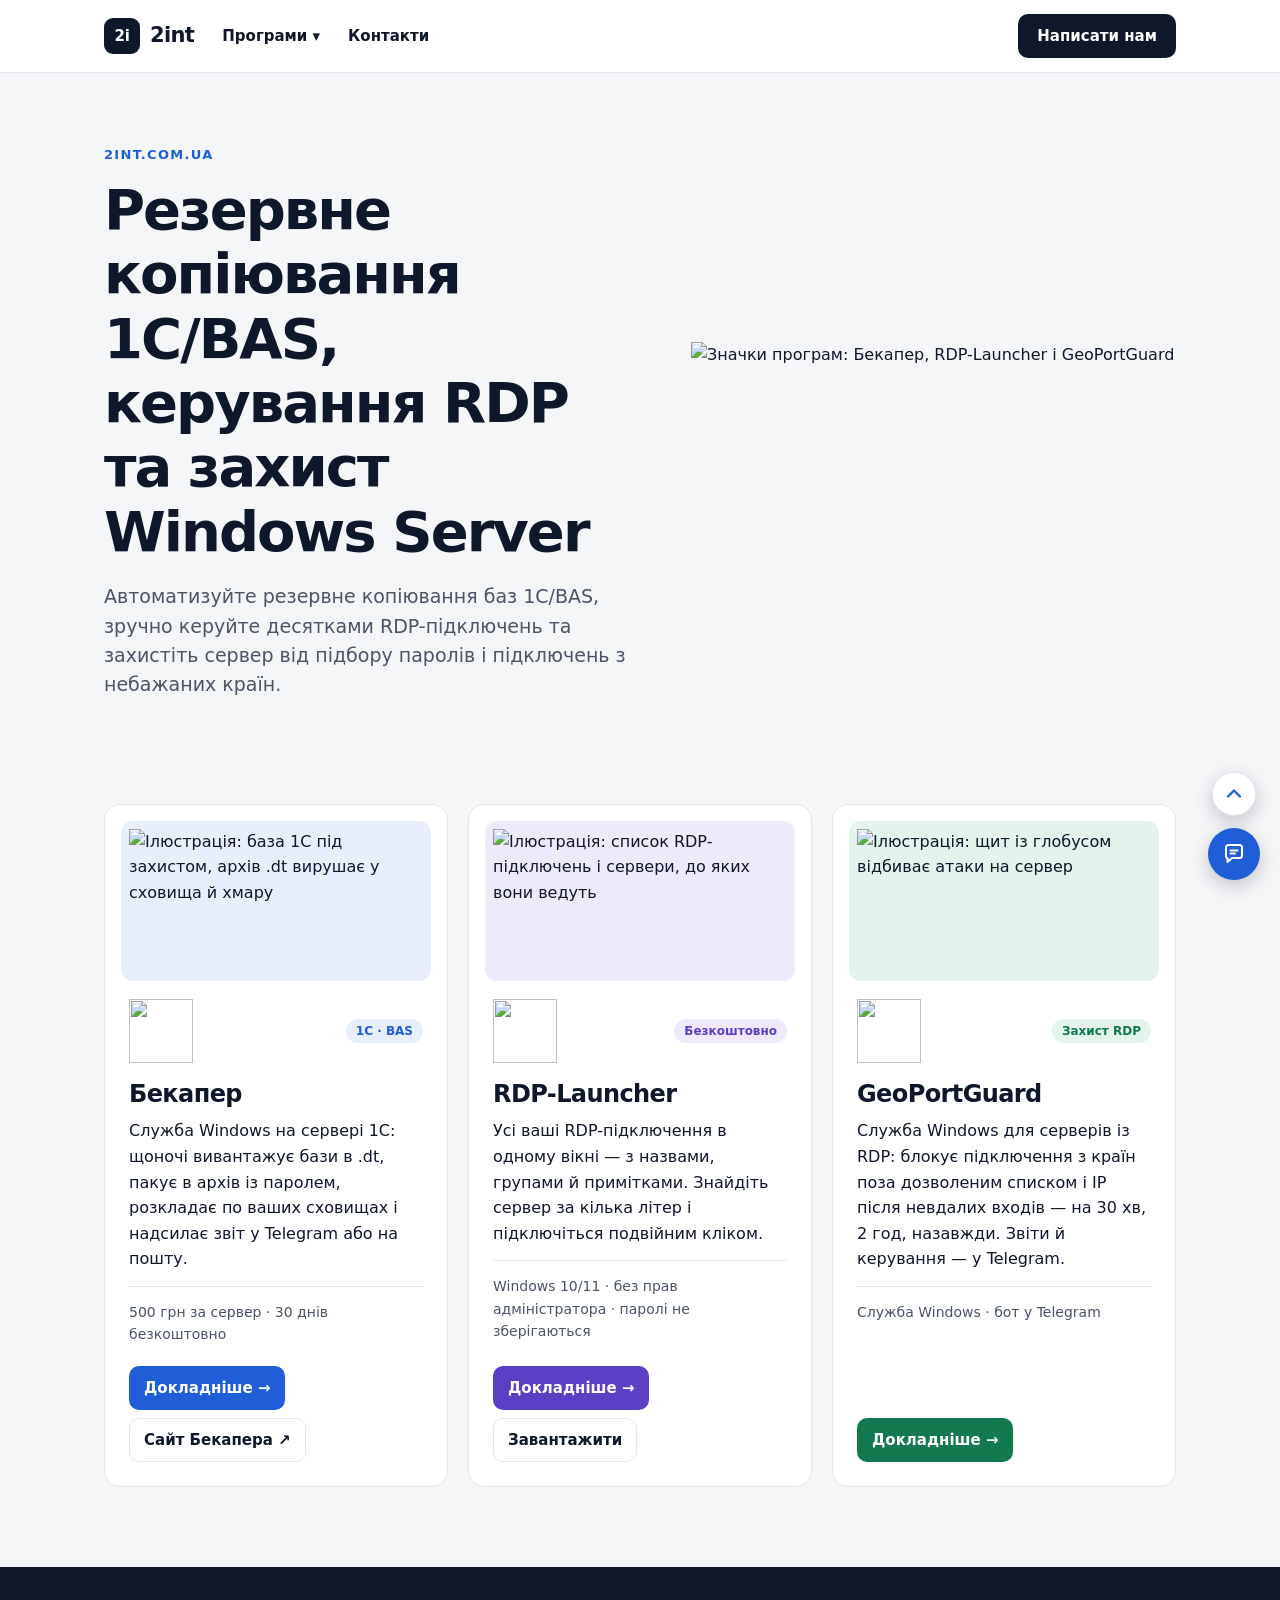
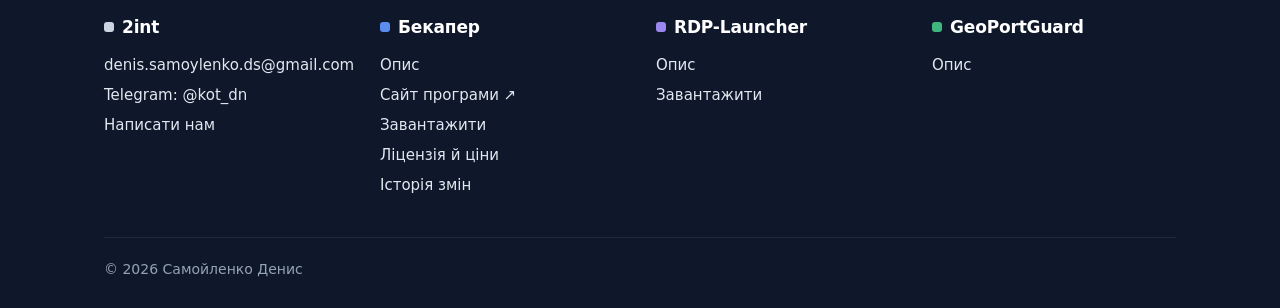
==== index.html @ b6001989 "Add files via upload" ====
<!DOCTYPE html>
<!-- saved from url=(0020)https://2int.com.ua/ -->
<html lang="uk"><head><meta http-equiv="Content-Type" content="text/html; charset=UTF-8">

<meta name="viewport" content="width=device-width, initial-scale=1, viewport-fit=cover">
<title>2int — Програми для 1С, BAS і Windows | Бекапер, RDP Launcher, GeoPortGuard</title>
<meta name="description" content="Програми для адміністраторів Windows і BAS: автоматичне резервне копіювання 1С/BAS, швидкий запуск RDP-підключень та захист серверів від підбору паролів і несанкціонованого доступу.">
<meta name="robots" content="index, follow">
<link rel="canonical" href="https://2int.com.ua/">
<meta property="og:type" content="website">
<meta property="og:locale" content="uk_UA">
<meta property="og:site_name" content="2int">
<meta property="og:title" content="2int — Програми для 1С, BAS і Windows | Бекапер, RDP Launcher, GeoPortGuard">
<meta property="og:description" content="Програми для адміністраторів Windows і BAS: автоматичне резервне копіювання 1С/BAS, швидкий запуск RDP-підключень та захист серверів від підбору паролів і несанкціонованого доступу.">
<meta property="og:url" content="https://2int.com.ua/">
<meta property="og:image" content="https://2int.com.ua/assets/img/2int/og-2int.jpg">
<meta property="og:image:width" content="1200">
<meta property="og:image:height" content="630">
<meta property="og:image:alt" content="2int — програми для Windows і 1С: Бекапер, RDP-Launcher, GeoPortGuard">
<meta name="twitter:card" content="summary_large_image">
<link rel="icon" href="https://2int.com.ua/assets/img/2int/fav-2int.ico" sizes="any">
<link rel="icon" type="image/png" sizes="32x32" href="https://2int.com.ua/assets/img/2int/fav-2int-32.png">
<link rel="icon" type="image/png" sizes="16x16" href="https://2int.com.ua/assets/img/2int/fav-2int-16.png">
<link rel="icon" type="image/png" sizes="48x48" href="https://2int.com.ua/assets/img/2int/fav-2int-48.png">
<link rel="apple-touch-icon" href="https://2int.com.ua/assets/img/2int/apple-2int.png">
<link rel="stylesheet" href="./index.html_files/2int.css">
</head>
<body>
<header class="i2 i2-hdr">
  <div class="i2-wrap">
    <div class="i2-brand">
      <a class="i2-logo" href="https://2int.com.ua/" title="2int — усі програми"><span class="i2-logo-mark" aria-hidden="true">2i</span>2int</a>
    </div>
    <div class="i2-nav">
      <div class="i2-dd">
        <button class="i2-dd-btn" type="button" aria-expanded="false" aria-controls="i2-dd-programs">Програми ▾</button>
        <div class="i2-dd-panel" id="i2-dd-programs">
          <a class="i2-dd-item theme-backup1c" href="https://2int.com.ua/backup1c/"><span class="i2-ico sm logo"><picture><source type="image/webp" srcset="/assets/img/2int/icon-backup1c-40.webp 1x, /assets/img/2int/icon-backup1c-80.webp 2x"><img src="./index.html_files/icon-backup1c-40.png" srcset="/assets/img/2int/icon-backup1c-80.png 2x" alt="" width="40" height="40"></picture></span><span><span class="i2-dd-name">Бекапер</span><span class="i2-dd-text">Резервні копії баз 1С і BAS за розкладом, звіти в Telegram</span></span></a>
          <a class="i2-dd-item theme-rdp" href="https://2int.com.ua/rdp-launcher/"><span class="i2-ico sm logo"><picture><source type="image/webp" srcset="/assets/img/2int/icon-rdp-launcher-40.webp 1x, /assets/img/2int/icon-rdp-launcher-80.webp 2x"><img src="./index.html_files/icon-rdp-launcher-40.png" srcset="/assets/img/2int/icon-rdp-launcher-80.png 2x" alt="" width="40" height="40"></picture></span><span><span class="i2-dd-name">RDP-Launcher <span class="i2-tag">безкоштовно</span></span><span class="i2-dd-text">Усі RDP-підключення в одному вікні, пошук за кілька літер</span></span></a>
          <a class="i2-dd-item theme-geo" href="https://2int.com.ua/geoportguard/"><span class="i2-ico sm logo"><picture><source type="image/webp" srcset="/assets/img/2int/icon-geoportguard-40.webp 1x, /assets/img/2int/icon-geoportguard-80.webp 2x"><img src="./index.html_files/icon-geoportguard-40.png" srcset="/assets/img/2int/icon-geoportguard-80.png 2x" alt="" width="40" height="40"></picture></span><span><span class="i2-dd-name">GeoPortGuard</span><span class="i2-dd-text">Захист RDP від підбору пароля й підключень з чужих країн, керування в Telegram</span></span></a>
          <a class="i2-dd-all" href="https://2int.com.ua/#programy">Усі програми →</a>
        </div>
      </div>
      <a class="i2-menu-link" href="https://2int.com.ua/#contacts">Контакти</a>
    </div>
    <button class="i2-btn i2-btn-dark i2-cta" type="button" data-feedback="">Написати нам</button>
    <button class="i2-burger" type="button" aria-expanded="false" aria-controls="i2-mnav" aria-label="Відкрити меню">
      <svg class="bars" viewBox="0 0 24 24" aria-hidden="true"><path d="M4 7h16M4 12h16M4 17h16"></path></svg>
      <svg class="x" viewBox="0 0 24 24" aria-hidden="true"><path d="M6 6l12 12M18 6L6 18"></path></svg>
    </button>
    <nav class="i2-mnav" id="i2-mnav" aria-label="Меню">
      <p class="i2-mnav-h">Програми</p>
      <a class="i2-dd-item theme-backup1c" href="https://2int.com.ua/backup1c/"><span class="i2-ico sm logo"><picture><source type="image/webp" srcset="/assets/img/2int/icon-backup1c-40.webp 1x, /assets/img/2int/icon-backup1c-80.webp 2x"><img src="./index.html_files/icon-backup1c-40.png" srcset="/assets/img/2int/icon-backup1c-80.png 2x" alt="" width="40" height="40"></picture></span><span><span class="i2-dd-name">Бекапер</span><span class="i2-dd-text">Резервні копії баз 1С і BAS за розкладом, звіти в Telegram</span></span></a>
      <a class="i2-dd-item theme-rdp" href="https://2int.com.ua/rdp-launcher/"><span class="i2-ico sm logo"><picture><source type="image/webp" srcset="/assets/img/2int/icon-rdp-launcher-40.webp 1x, /assets/img/2int/icon-rdp-launcher-80.webp 2x"><img src="./index.html_files/icon-rdp-launcher-40.png" srcset="/assets/img/2int/icon-rdp-launcher-80.png 2x" alt="" width="40" height="40"></picture></span><span><span class="i2-dd-name">RDP-Launcher <span class="i2-tag">безкоштовно</span></span><span class="i2-dd-text">Усі RDP-підключення в одному вікні, пошук за кілька літер</span></span></a>
      <a class="i2-dd-item theme-geo" href="https://2int.com.ua/geoportguard/"><span class="i2-ico sm logo"><picture><source type="image/webp" srcset="/assets/img/2int/icon-geoportguard-40.webp 1x, /assets/img/2int/icon-geoportguard-80.webp 2x"><img src="./index.html_files/icon-geoportguard-40.png" srcset="/assets/img/2int/icon-geoportguard-80.png 2x" alt="" width="40" height="40"></picture></span><span><span class="i2-dd-name">GeoPortGuard</span><span class="i2-dd-text">Захист RDP від підбору пароля й підключень з чужих країн, керування в Telegram</span></span></a>
      <a class="i2-mnav-link" href="https://2int.com.ua/#contacts">Контакти</a>
      <button class="i2-btn i2-btn-dark" type="button" data-feedback="">Написати нам</button>
    </nav>
  </div>
</header>
<main class="i2 i2-main">
  <section class="i2-hero">
    <div class="i2-wrap i2-hero-grid">
      <div>
        <p class="i2-eyebrow">2int.com.ua</p>
        <h1>Резервне копіювання 1С/BAS, керування RDP та захист Windows Server</h1>
        <p class="i2-lead">Автоматизуйте резервне копіювання баз 1С/BAS, зручно керуйте десятками RDP-підключень та захистіть сервер від підбору паролів і підключень з небажаних країн.</p>
      </div>
      <picture class="i2-hero-art i2-hero-icons"><source type="image/webp" srcset="/assets/img/2int/programy-800.webp 800w, /assets/img/2int/programy.webp 1020w" sizes="(max-width: 719px) calc(100vw - 32px), 520px"><img src="./index.html_files/programy-800.png" width="1020" height="340" alt="Значки програм: Бекапер, RDP-Launcher і GeoPortGuard" fetchpriority="high" decoding="async"></picture>
    </div>
  </section>
  <section class="i2-section" id="programy" aria-label="Програми">
    <div class="i2-wrap">
      <div class="i2-cards">
        <article class="i2-card theme-backup1c">
          <picture class="i2-card-art"><source type="image/webp" srcset="/assets/img/2int/backup1c.webp"><img src="./index.html_files/backup1c.png" width="652" height="594" alt="Ілюстрація: база 1С під захистом, архів .dt вирушає у сховища й хмару" loading="lazy" decoding="async"></picture>
          <div class="i2-card-top"><span class="i2-ico logo"><picture><source type="image/webp" srcset="/assets/img/2int/icon-backup1c-64.webp 1x, /assets/img/2int/icon-backup1c-128.webp 2x"><img src="./index.html_files/icon-backup1c-64.png" srcset="/assets/img/2int/icon-backup1c-128.png 2x" alt="" width="64" height="64"></picture></span><span class="i2-tag">1С · BAS</span></div>
          <h2>Бекапер</h2>
          <p class="i2-card-text">Служба Windows на сервері 1С: щоночі вивантажує бази в .dt, пакує в архів із паролем, розкладає по ваших сховищах і надсилає звіт у Telegram або на пошту.</p>
          <p class="i2-card-note">500 грн за сервер · 30 днів безкоштовно</p>
          <div class="i2-btns">
            <a class="i2-btn i2-btn-p" href="https://2int.com.ua/backup1c/">Докладніше →</a>
            <a class="i2-btn i2-btn-s" href="https://1c.in.ua/">Сайт Бекапера ↗</a>
          </div>
        </article>
        <article class="i2-card theme-rdp">
          <picture class="i2-card-art"><source type="image/webp" srcset="/assets/img/2int/rdp-launcher.webp"><img src="./index.html_files/rdp-launcher.png" width="705" height="466" alt="Ілюстрація: список RDP-підключень і сервери, до яких вони ведуть" loading="lazy" decoding="async"></picture>
          <div class="i2-card-top"><span class="i2-ico logo"><picture><source type="image/webp" srcset="/assets/img/2int/icon-rdp-launcher-64.webp 1x, /assets/img/2int/icon-rdp-launcher-128.webp 2x"><img src="./index.html_files/icon-rdp-launcher-64.png" srcset="/assets/img/2int/icon-rdp-launcher-128.png 2x" alt="" width="64" height="64"></picture></span><span class="i2-tag">Безкоштовно</span></div>
          <h2>RDP-Launcher</h2>
          <p class="i2-card-text">Усі ваші RDP-підключення в одному вікні — з назвами, групами й примітками. Знайдіть сервер за кілька літер і підключіться подвійним кліком.</p>
          <p class="i2-card-note">Windows 10/11 · без прав адміністратора · паролі не зберігаються</p>
          <div class="i2-btns">
            <a class="i2-btn i2-btn-p" href="https://2int.com.ua/rdp-launcher/">Докладніше →</a>
            <a class="i2-btn i2-btn-s" href="https://2int.com.ua/download.php?f=rdp-launcher&amp;from=home" rel="nofollow">Завантажити</a>
          </div>
        </article>
        <article class="i2-card theme-geo">
          <picture class="i2-card-art"><source type="image/webp" srcset="/assets/img/2int/geoportguard-800.webp 800w, /assets/img/2int/geoportguard.webp 1040w" sizes="(max-width: 719px) calc(100vw - 32px), 360px"><img src="./index.html_files/geoportguard-800.png" width="1040" height="944" alt="Ілюстрація: щит із глобусом відбиває атаки на сервер" loading="lazy" decoding="async"></picture>
          <div class="i2-card-top"><span class="i2-ico logo"><picture><source type="image/webp" srcset="/assets/img/2int/icon-geoportguard-64.webp 1x, /assets/img/2int/icon-geoportguard-128.webp 2x"><img src="./index.html_files/icon-geoportguard-64.png" srcset="/assets/img/2int/icon-geoportguard-128.png 2x" alt="" width="64" height="64"></picture></span><span class="i2-tag">Захист RDP</span></div>
          <h2>GeoPortGuard</h2>
          <p class="i2-card-text">Служба Windows для серверів із RDP: блокує підключення з країн поза дозволеним списком і IP після невдалих входів — на 30 хв, 2 год, назавжди. Звіти й керування — у Telegram.</p>
          <p class="i2-card-note">Служба Windows · бот у Telegram</p>
          <div class="i2-btns">
            <a class="i2-btn i2-btn-p" href="https://2int.com.ua/geoportguard/">Докладніше →</a>
          </div>
        </article>
      </div>
    </div>
  </section>
</main>
<!-- плаваючі кнопки (усі сторінки): «Вгору» — після прокрутки, «Задати питання» — завжди (та сама форма, що «Написати нам»); колір — тема сторінки -->
<div class="i2 i2-fabs" style="--fab-lift: 0px;">
  <button class="i2-fab i2-fab-top" id="i2-totop" type="button" aria-label="Вгору"><svg width="20" height="20" viewBox="0 0 20 20" aria-hidden="true"><path d="M4 12.5l6-6 6 6" fill="none" stroke="currentColor" stroke-width="2.4" stroke-linecap="round" stroke-linejoin="round"></path></svg></button>
  <button class="i2-fab i2-fab-tg" type="button" data-feedback="" aria-label="Задати питання"><svg width="24" height="24" viewBox="0 0 24 24" aria-hidden="true" fill="none" stroke="currentColor" stroke-width="2" stroke-linecap="round" stroke-linejoin="round"><path d="M4 5.5A2.5 2.5 0 0 1 6.5 3h11A2.5 2.5 0 0 1 20 5.5v8a2.5 2.5 0 0 1-2.5 2.5H10l-4.5 4v-4h0A1.5 1.5 0 0 1 4 14.5z"></path><path d="M8.5 8.5h7M8.5 11.5h4.5"></path></svg><span class="tip">Задати питання</span></button>
</div>

<footer class="i2 i2-ftr" id="contacts">
  <div class="i2-wrap">
    <div class="i2-ftr-cols">
      <div class="i2-ftr-2int">
        <h2><span class="dot" aria-hidden="true"></span>2int</h2>
        <ul>
          <li><a class="em" href="mailto:denis.samoylenko.ds@gmail.com">denis.samoylenko.ds@gmail.com</a></li>
          <li><a href="https://t.me/kot_dn">Telegram: @kot_dn</a></li>
          <li><button class="i2-linkbtn" type="button" data-feedback="">Написати нам</button></li>
        </ul>
      </div>
      <div class="theme-backup1c">
        <h2><span class="dot" aria-hidden="true"></span>Бекапер</h2>
        <ul>
          <li><a href="https://2int.com.ua/backup1c/">Опис</a></li>
          <li><a href="https://1c.in.ua/">Сайт програми ↗</a></li>
          <li><a href="https://1c.in.ua/zavantazhennia/">Завантажити</a></li>
          <li><a href="https://1c.in.ua/litsenziia/">Ліцензія й ціни</a></li>
          <li><a href="https://1c.in.ua/istoriia-zmin/">Історія змін</a></li>
        </ul>
      </div>
      <div class="theme-rdp">
        <h2><span class="dot" aria-hidden="true"></span>RDP-Launcher</h2>
        <ul>
          <li><a href="https://2int.com.ua/rdp-launcher/">Опис</a></li>
          <li><a href="https://2int.com.ua/download.php?f=rdp-launcher&amp;from=footer" rel="nofollow">Завантажити</a></li>
        </ul>
      </div>
      <div class="theme-geo">
        <h2><span class="dot" aria-hidden="true"></span>GeoPortGuard</h2>
        <ul>
          <li><a href="https://2int.com.ua/geoportguard/">Опис</a></li>
        </ul>
      </div>
    </div>
    <div class="i2-ftr-bottom">© 2026 Самойленко Денис</div>
  </div>
</footer>

<dialog class="i2 fb" id="fb" aria-labelledby="fb-title">
  <form method="dialog" novalidate="">
    <button type="button" class="fb-x" data-close="" aria-label="Закрити">×</button>
    <h2 id="fb-title">Написати нам</h2>
    <label>Ім’я<input id="fb-name" name="name" type="text" maxlength="80" autocomplete="name"></label>
    <label>Контакт (e-mail, телефон або Telegram)<input id="fb-contact" name="contact" type="text" maxlength="120" autocomplete="email" required=""></label>
    <label>Повідомлення<textarea id="fb-message" name="message" maxlength="2000" required=""></textarea></label>
    <div class="hp" aria-hidden="true"><label>Website<input id="fb-website" name="website" type="text" tabindex="-1" autocomplete="off"></label></div>
    <div class="fb-actions">
      <button type="button" class="i2-btn i2-btn-s" data-close="">Скасувати</button>
      <button type="submit" class="i2-btn i2-btn-p">Надіслати</button>
    </div>
    <p class="fb-tg">або в Telegram: <a href="https://t.me/kot_dn">@kot_dn</a></p>
    <p class="fb-msg" role="status" aria-live="polite"></p>
    <p class="fb-note">Повідомлення надійде розробнику в Telegram. Контакт потрібен лише для відповіді.</p>
  </form>
</dialog>
<script src="./index.html_files/2int.js.Без названия" defer=""></script>


</body></html>
---- index.html_files/2int.css ----
/* 2int.com.ua — спільний стиль: шапка, полоса програми, підвал, лендинг, сторінки програм.
   Класи з префіксом i2-, правила для елементів — лише всередині .i2. Усі сторінки програм (/backup1c/, /rdp-launcher/,
   /geoportguard/) зібрані зі спільних компонентів цього файлу. Без зовнішніх шрифтів і бібліотек. */
:root {
  --i2-bg: #F5F6F8;
  --i2-surface: #FFFFFF;
  --i2-ink: #0F172A;
  --i2-muted: #4A5565;
  --i2-line: #E3E6EB;
  --i2-hover: #EEF0F3;
  --i2-radius: 16px;
  --i2-wrap: 1120px;
  --i2-font: "Segoe UI", Roboto, system-ui, -apple-system, "Helvetica Neue", Arial, sans-serif;
  /* акцент поточної програми: --c — колір, --t — фон значка й мітки (нейтральна тема — лендинг) */
  --c: #1F5ED6;
  --t: #E8EEFC;
}
/* теми програм (клас на <body> сторінки програми і на картках / пунктах меню) */
.theme-backup1c { --c: #1F5ED6; --t: #E8EEFC; }
.theme-rdp      { --c: #5B3FC4; --t: #EEEAFB; }
.theme-geo      { --c: #127A4E; --t: #E3F4EC; }

/* «за краєм» сторінки (прокрутка з відскоком, панель браузера iPhone): угорі — світлий фон сторінки, унизу — колір підвалу */
html { -webkit-text-size-adjust: 100%; scroll-behavior: smooth; background: linear-gradient(var(--i2-bg) 50%, #0F172A 50%); }
/* коротка сторінка: підвал притиснутий до низу екрана (main розтягується) */
body {
  margin: 0; min-height: 100vh; min-height: 100dvh; display: flex; flex-direction: column;
  background: var(--i2-bg); color: var(--i2-ink);
  font: 16px/1.6 var(--i2-font);
}
body > main { flex: 1 0 auto; }

:where(.i2), :where(.i2) *, :where(.i2) *::before, :where(.i2) *::after { box-sizing: border-box; }
:where(.i2) a { color: inherit; }
:where(.i2) img, :where(.i2) svg { display: block; }
:where(.i2) :is(h1, h2, h3, h4) { margin: 0; font-weight: 700; letter-spacing: -0.025em; line-height: 1.15; color: var(--i2-ink); }
:where(.i2) p { margin: 0; }
.i2 [hidden] { display: none !important; }
:where(.i2) :is(ul, ol) { margin: 0; padding: 0; list-style: none; }
.i2-wrap { width: 100%; max-width: var(--i2-wrap); margin: 0 auto; padding: 0 24px; }
:where(.i2) :focus-visible { outline: 2px solid var(--c); outline-offset: 2px; border-radius: 6px; }
.i2 [id] { scroll-margin-top: 88px; }

/* ---------------------------------------------------------------- значки й мітки */
.i2-ico {
  flex: none; width: 44px; height: 44px; border-radius: 12px;
  display: grid; place-items: center; background: var(--t); color: var(--c); overflow: hidden;
}
.i2-ico svg { width: 24px; height: 24px; fill: none; stroke: currentColor; stroke-width: 1.8; stroke-linecap: round; stroke-linejoin: round; }
.i2-ico img { width: 100%; height: 100%; object-fit: contain; }
.i2-ico.logo { background: none; }          /* готове лого програми — без підкладки */
.i2-ico.sm { width: 36px; height: 36px; border-radius: 10px; }
.i2-ico.sm svg { width: 20px; height: 20px; }
.i2-tag {
  display: inline-block; padding: 2px 10px; border-radius: 999px;
  background: var(--t); color: var(--c);
  font-size: 12px; font-weight: 700; line-height: 20px; white-space: nowrap; letter-spacing: 0;
}

/* ---------------------------------------------------------------- кнопки */
.i2-btn {
  display: inline-flex; align-items: center; justify-content: center; gap: 6px;
  min-height: 44px; padding: 10px 18px; border-radius: 10px;
  font: 600 15px/1.2 var(--i2-font); text-decoration: none; cursor: pointer;
  border: 1px solid transparent; transition: background-color .15s, border-color .15s, filter .15s;
}
.i2-btn-p { background: var(--c); color: #FFFFFF; }
.i2-btn-p:hover { filter: brightness(.92); }
.i2-btn-s { background: var(--i2-surface); color: var(--i2-ink); border-color: var(--i2-line); }
.i2-btn-s:hover { background: var(--i2-hover); }
.i2-btn-dark { background: var(--i2-ink); color: #FFFFFF; }
.i2-btn-dark:hover { background: #1E293B; }
.i2-btns { display: flex; flex-wrap: wrap; gap: 10px; }

/* ---------------------------------------------------------------- шапка (одна полоса) */
.i2-hdr { position: sticky; top: 0; z-index: 50; background: var(--i2-surface); border-bottom: 1px solid var(--i2-line); }
.i2-hdr.is-prog { background: var(--t); border-bottom-color: var(--c); }
.i2-hdr .i2-wrap { height: 72px; display: flex; align-items: center; gap: 16px; position: relative; }
.i2-brand { display: flex; align-items: center; gap: 10px; flex: 0 1 auto; min-width: 0; }
.i2-logo { display: inline-flex; align-items: center; gap: 10px; text-decoration: none; font-size: 21px; font-weight: 800; letter-spacing: -0.03em; color: var(--i2-ink); }
.i2-logo-mark {
  flex: none; width: 36px; height: 36px; border-radius: 9px; background: var(--i2-ink); color: #FFFFFF;
  display: grid; place-items: center; font-size: 15px; font-weight: 800; letter-spacing: -0.02em; text-decoration: none;
}
.i2-slash { color: var(--i2-muted); font-size: 22px; font-weight: 300; line-height: 1; }
.i2-prog { display: inline-flex; align-items: center; gap: 10px; min-width: 0; color: var(--i2-ink); text-decoration: none; font-size: 18px; font-weight: 800; letter-spacing: -0.02em; white-space: nowrap; }
.i2-prog .i2-ico { width: 32px; height: 32px; border-radius: 8px; background: var(--i2-surface); }
.i2-prog .i2-ico.logo { background: none; }
.i2-prog .i2-ico svg { width: 20px; height: 20px; }
.i2-prog span:last-child { overflow: hidden; text-overflow: ellipsis; }

/* підменю програми — посередині, в один рядок */
.i2-subwrap { flex: 1 1 auto; min-width: 0; display: flex; align-items: center; justify-content: center; }   /* підменю + «Ще ▾» — посередині */
.i2-sub { flex: 0 1 auto; min-width: 0; display: flex; gap: 2px; overflow-x: auto; scrollbar-width: none; }
.i2-sub::-webkit-scrollbar { display: none; }
.i2-sub a {
  flex: none; padding: 8px 10px; border-radius: 8px; white-space: nowrap;
  color: var(--c); font-size: 15px; font-weight: 600; text-decoration: none;
}
.i2-sub a:hover { background: var(--i2-surface); }
.i2-sub.tight a { padding-left: 3px; padding-right: 3px; }      /* підменю не вміщується: спершу менші відступи */
.i2-more { position: relative; flex: none; }
.i2-more-btn { display: inline-flex; align-items: center; height: 40px; padding: 0 8px; border: 0; border-radius: 8px; background: none; color: var(--c); font: 600 15px/1 var(--i2-font); cursor: pointer; white-space: nowrap; }
.i2-more-btn:hover, .i2-more.open .i2-more-btn { background: var(--i2-surface); }
.i2-more-panel { display: none; position: absolute; top: calc(100% + 10px); right: 0; z-index: 60; min-width: 220px; padding: 6px; background: var(--i2-surface); border: 1px solid var(--i2-line); border-radius: 12px; box-shadow: 0 16px 40px rgba(15, 23, 42, .12); }
.i2-more.open .i2-more-panel { display: block; }
.i2-more-panel a { display: block; padding: 10px 12px; border-radius: 8px; color: var(--c); font-weight: 600; text-decoration: none; white-space: nowrap; }
.i2-more-panel a:hover { background: var(--t); }
/* сторінка програми: щільніші відступи, щоб підменю вмістилося в один рядок від 1100px (текст не скорочується) */
.is-prog .i2-wrap { gap: 8px; padding-left: 16px; padding-right: 16px; }
.is-prog .i2-sub { gap: 2px; }
.is-prog .i2-brand { gap: 6px; }
.is-prog .i2-prog { gap: 8px; }
/* «Капсула»: розділи сторінки в білій «таблетці»; пункт — теж pill; наведення — відтінок теми, поточний — колір теми */
.is-prog .i2-sub {
  padding: 4px; background: var(--i2-surface); border: 1px solid rgba(0, 0, 0, .08); border-radius: 999px;
  box-shadow: 0 2px 6px rgba(0, 0, 0, .08), inset 0 -1px 0 rgba(0, 0, 0, .04);
}
.is-prog .i2-sub a { padding: 7px 14px; border-radius: 999px; font-size: 15px; line-height: 20px; transition: background-color .15s ease, color .15s ease; }
.is-prog .i2-sub a:hover { background: var(--t); }
.is-prog .i2-sub a.is-current, .is-prog .i2-sub a.is-current:hover { background: var(--c); color: #FFFFFF; }
.is-prog .i2-sub.tight a { padding-left: 10px; padding-right: 10px; }   /* не вміщується: спершу менші відступи */
.is-prog .i2-sub.small a { padding-left: 8px; padding-right: 8px; font-size: 14px; }   /* далі — дрібніший шрифт */
.i2-more-panel a.is-current { background: var(--c); color: #FFFFFF; }
@media (prefers-reduced-motion: reduce) { .is-prog .i2-sub a { transition: none; } }
.is-prog .i2-dd-btn { padding: 0 8px; }
.is-prog .i2-cta { padding: 10px 14px; }

.i2-nav { display: flex; align-items: center; gap: 4px; flex: none; }
.i2-menu-link, .i2-dd-btn {
  display: inline-flex; align-items: center; gap: 4px; height: 40px; padding: 0 12px; border-radius: 10px;
  background: none; border: 0; color: var(--i2-ink); font: 600 15px/1 var(--i2-font); text-decoration: none; cursor: pointer; white-space: nowrap;
}
.i2-menu-link:hover, .i2-dd-btn:hover, .i2-dd.open .i2-dd-btn { background: var(--i2-hover); }
.is-prog .i2-dd-btn:hover, .is-prog .i2-dd.open .i2-dd-btn { background: var(--i2-surface); }
.i2-cta { flex: none; margin-left: auto; white-space: nowrap; }
.is-prog .i2-cta { margin-left: 0; }

/* випадаюче «Програми» */
.i2-dd { position: relative; }
.i2-dd-panel {
  display: none; position: absolute; top: calc(100% + 10px); left: 0; z-index: 60;
  width: 440px; padding: 8px; background: var(--i2-surface);
  border: 1px solid var(--i2-line); border-radius: var(--i2-radius);
  box-shadow: 0 16px 40px rgba(15, 23, 42, .12);
}
.is-prog .i2-dd-panel { left: auto; right: 0; }      /* на сторінці програми меню праворуч — панель вирівняна по правому краю */
.i2-dd-panel::before { content: ""; position: absolute; left: 0; right: 0; top: -12px; height: 12px; }  /* місток для наведення */
.i2-dd.open .i2-dd-panel { display: block; }
.i2-dd-item { display: flex; gap: 12px; padding: 12px; border-radius: 12px; text-decoration: none; color: var(--i2-ink); }
.i2-dd-item:hover, .i2-dd-item[aria-current="page"] { background: var(--i2-bg); }
.i2-dd-name { display: flex; align-items: center; gap: 8px; font-weight: 700; line-height: 1.3; }
.i2-dd-text { display: block; margin-top: 2px; color: var(--i2-muted); font-size: 14px; line-height: 1.45; }
.i2-dd-all { display: block; margin-top: 4px; padding: 12px; border-top: 1px solid var(--i2-line); font-weight: 600; text-decoration: none; }
.i2-dd-all:hover { background: var(--i2-bg); border-radius: 0 0 12px 12px; }

/* телефон: бургер і панель меню */
.i2-burger {
  display: none; flex: none; margin-left: auto; width: 44px; height: 44px; border-radius: 10px;
  background: var(--i2-surface); border: 1px solid var(--i2-line); color: var(--i2-ink); cursor: pointer;
  align-items: center; justify-content: center;
}
.i2-burger svg { width: 22px; height: 22px; fill: none; stroke: currentColor; stroke-width: 2; stroke-linecap: round; }
.i2-burger .x { display: none; }
.i2-hdr.nav-open .i2-burger .bars { display: none; }
.i2-hdr.nav-open .i2-burger .x { display: block; }
.i2-mnav { display: none; }
.i2-mnav-link { display: flex; align-items: center; min-height: 48px; padding: 0 12px; border-radius: 10px; color: var(--i2-ink); font-weight: 600; text-decoration: none; }
.i2-mnav-link:hover { background: var(--i2-bg); }
.is-prog .i2-mnav-link { color: var(--c); }
.i2-mnav-h { margin: 12px 12px 4px; color: var(--i2-muted); font-size: 13px; font-weight: 700; letter-spacing: .08em; text-transform: uppercase; }
.i2-mnav .i2-btn { margin-top: 12px; width: 100%; }

/* кнопка-посилання (підвал: «Написати нам») */
.i2-linkbtn { padding: 0; border: 0; background: none; color: inherit; font: inherit; cursor: pointer; text-align: left; }

/* ---------------------------------------------------------------- секції */
.i2-section { padding: 56px 0; }
.i2-section + .i2-section { padding-top: 0; }
.i2-eyebrow { font-size: 13px; font-weight: 700; letter-spacing: .1em; text-transform: uppercase; color: var(--c); }
.i2-hero { padding: 72px 0 48px; }
.i2-hero h1 { margin-top: 12px; font-size: clamp(34px, 5.2vw, 56px); letter-spacing: -0.035em; max-width: 16em; }
.i2-lead { margin-top: 18px; max-width: 46em; font-size: 19px; line-height: 1.55; color: var(--i2-muted); }
.i2-hero .i2-btns { margin-top: 28px; }
.i2-meta { margin-top: 14px; color: var(--i2-muted); font-size: 14px; }
.i2-h2 { font-size: 28px; margin-bottom: 20px; }

/* картки програм на лендингу */
.i2-cards { display: grid; grid-template-columns: repeat(3, minmax(0, 1fr)); gap: 20px; }
.i2-card {
  display: flex; flex-direction: column; padding: 24px;
  background: var(--i2-surface); border: 1px solid var(--i2-line); border-radius: var(--i2-radius);
}
.i2-card-top { display: flex; align-items: center; justify-content: space-between; gap: 12px; }
.i2-card h2 { margin-top: 18px; font-size: 24px; }
.i2-card-text { margin-top: 10px; }
.i2-card-note { margin-top: 14px; padding-top: 14px; border-top: 1px solid var(--i2-line); color: var(--i2-muted); font-size: 14px; }
.i2-card .i2-btns { margin-top: auto; padding-top: 20px; gap: 8px; }
.i2-card .i2-btn { padding: 10px 14px; }

/* сторінка програми */
.i2-features { display: grid; grid-template-columns: repeat(2, minmax(0, 1fr)); gap: 14px; }
.i2-features li {
  display: flex; gap: 14px; align-items: flex-start; padding: 18px;
  background: var(--i2-surface); border: 1px solid var(--i2-line); border-radius: var(--i2-radius);
}
.i2-features .i2-ico { width: 32px; height: 32px; border-radius: 9px; }
.i2-features .i2-ico svg { width: 18px; height: 18px; stroke-width: 2.2; }
.i2-duo { display: grid; grid-template-columns: repeat(2, minmax(0, 1fr)); gap: 20px; }
.i2-box { padding: 24px; background: var(--i2-surface); border: 1px solid var(--i2-line); border-radius: var(--i2-radius); }
.i2-box h2 { font-size: 22px; margin-bottom: 10px; }
.i2-articles { display: grid; gap: 12px; }
.i2-articles li {
  display: flex; flex-wrap: wrap; align-items: center; justify-content: space-between; gap: 8px 20px; padding: 18px 20px;
  background: var(--i2-surface); border: 1px solid var(--i2-line); border-radius: var(--i2-radius);
}
.i2-articles .t { font-weight: 600; text-decoration: none; }
.i2-articles .t:hover { color: var(--c); text-decoration: underline; }
.i2-articles .more { color: var(--c); font-size: 15px; font-weight: 600; text-decoration: none; white-space: nowrap; }
.i2-articles .more:hover { text-decoration: underline; }
.i2-final {
  display: flex; flex-wrap: wrap; align-items: center; justify-content: space-between; gap: 20px;
  padding: 28px; background: var(--t); border-radius: var(--i2-radius);
}
.i2-final p { font-size: 18px; font-weight: 600; max-width: 34em; }

/* ---------------------------------------------------------------- підвал */
.i2-ftr { margin-top: 24px; background: #0F172A; color: #CBD5E1; font-size: 15px; }
.i2-ftr .i2-wrap { padding-top: 48px; padding-bottom: calc(28px + env(safe-area-inset-bottom, 0px)); }
/* 4 колонки однакової ширини, вирівняні по верху; заголовки — одна висота, посилання — один розмір, колір і крок */
.i2-ftr-cols { display: grid; grid-template-columns: repeat(4, minmax(0, 1fr)); gap: 32px; align-items: start; }
.i2-ftr h2 { display: flex; align-items: center; gap: 8px; height: 24px; margin: 0; font-size: 17px; line-height: 24px; color: #FFFFFF; letter-spacing: -0.01em; }
.i2-ftr .dot { flex: none; width: 10px; height: 10px; border-radius: 3px; background: #CBD5E1; }   /* 2int — нейтральна */
.i2-ftr .theme-backup1c .dot { background: #5B8CF0; }   /* на темному фоні — світліші відтінки кольорів програм */
.i2-ftr .theme-rdp .dot { background: #9B87F0; }
.i2-ftr .theme-geo .dot { background: #3FB57F; }
.i2-ftr ul { margin-top: 14px; }
.i2-ftr li { line-height: 24px; }
.i2-ftr li + li { margin-top: 6px; }
.i2-ftr a, .i2-ftr .i2-linkbtn { color: #E2E8F0; font: 400 15px/24px var(--i2-font); text-decoration: none; }
.i2-ftr a:hover, .i2-ftr .i2-linkbtn:hover { color: #FFFFFF; text-decoration: underline; }
/* e-mail і @kot_dn не переносяться посеред слова */
.i2-ftr-2int a { white-space: nowrap; }
.i2-ftr-bottom { margin-top: 40px; padding-top: 20px; border-top: 1px solid #1E293B; color: #94A3B8; font-size: 14px; }

/* ---------------------------------------------------------------- форма «Написати нам» */
.fb {
  width: min(520px, calc(100vw - 32px)); max-height: calc(100vh - 32px); padding: 0; border: 0;
  border-radius: var(--i2-radius); background: var(--i2-surface); color: var(--i2-ink);
  box-shadow: 0 24px 64px rgba(15, 23, 42, .28); font: 16px/1.5 var(--i2-font);
}
.fb::backdrop { background: rgba(15, 23, 42, .55); }
.fb form { position: relative; display: flex; flex-direction: column; gap: 14px; padding: 24px; }
.fb h2 { font-size: 22px; padding-right: 40px; }
.fb label { display: flex; flex-direction: column; gap: 6px; font-weight: 600; font-size: 15px; }
.fb input, .fb textarea {
  width: 100%; padding: 10px 12px; border-radius: 10px; border: 1px solid #C9CFD8; background: var(--i2-surface);
  color: var(--i2-ink); font: 400 16px/1.4 var(--i2-font);
}
.fb textarea { min-height: 140px; resize: vertical; }
.fb input:focus, .fb textarea:focus { outline: none; border-color: var(--c); box-shadow: 0 0 0 3px var(--t); }
.fb .hp { position: absolute; left: -10000px; top: auto; width: 1px; height: 1px; overflow: hidden; }
.fb-x {
  position: absolute; top: 14px; right: 14px; width: 40px; height: 40px; border-radius: 10px;
  border: 0; background: none; color: var(--i2-muted); font-size: 26px; line-height: 1; cursor: pointer;
}
.fb-x:hover { background: var(--i2-hover); color: var(--i2-ink); }
.fb-actions { display: flex; flex-wrap: wrap; gap: 10px; justify-content: flex-end; }
.fb .i2-btn[disabled] { opacity: .6; cursor: default; filter: none; }
.fb-tg { margin-top: -4px; text-align: right; color: var(--i2-muted); font-size: 14px; }
.fb-tg a { color: var(--c); font-weight: 600; }
.fb-msg { min-height: 1.4em; color: var(--i2-muted); font-size: 15px; }
.fb-msg.ok { color: #127A4E; }
.fb-msg.err { color: #B42318; }
.fb-msg a { color: inherit; font-weight: 600; }
.fb-note { color: var(--i2-muted); font-size: 13px; }
body.fb-on { overflow: hidden; }

/* плашка статусу (сторінка програми, що готується) */
.i2-status {
  margin-top: 24px; max-width: 46em; padding: 16px 20px;
  background: var(--i2-surface); border: 1px solid var(--i2-line); border-left: 4px solid var(--c); border-radius: 12px;
}
.i2-hero .i2-tag { font-size: 13px; }
.i2-hero .i2-tag + h1 { margin-top: 14px; }
.i2-features b { font-weight: 700; }

/* ---------------------------------------------------------------- сторінка програми: компоненти */
/* hero зі скрином праворуч (без скрину — текст на всю ширину) */
.i2-hero-grid { display: grid; grid-template-columns: minmax(0, 1fr) minmax(0, 0.9fr); gap: 48px; align-items: center; }
.i2-hero-grid .i2-lead { max-width: none; }

/* плитки «Що робить»: значок, заголовок, текст */
.i2-tiles { display: grid; grid-template-columns: repeat(3, minmax(0, 1fr)); gap: 16px; }
.i2-tile { padding: 22px; background: var(--i2-surface); border: 1px solid var(--i2-line); border-radius: var(--i2-radius); }
.i2-tile h3 { margin-top: 14px; font-size: 18px; letter-spacing: -0.015em; }
.i2-tile p { margin-top: 6px; color: var(--i2-muted); }

/* нумеровані кроки */
.i2-steps { counter-reset: step; display: grid; gap: 12px; max-width: 52em; }
.i2-steps li {
  counter-increment: step; position: relative; padding: 16px 18px 16px 62px;
  background: var(--i2-surface); border: 1px solid var(--i2-line); border-radius: var(--i2-radius);
}
.i2-steps li::before {
  content: counter(step); position: absolute; left: 16px; top: 13px; width: 30px; height: 30px; border-radius: 50%;
  display: grid; place-items: center; background: var(--t); color: var(--c); font-weight: 800; font-size: 15px;
}
.i2-text { max-width: 52em; }
.i2-text + .i2-steps, .i2-text + ul, .i2-steps + .i2-text, .i2-table-wrap + .i2-text { margin-top: 16px; }
.i2-h2 + .i2-lead { margin-top: 0; }
.i2-h3 { margin: 36px 0 14px; font-size: 20px; }
.i2-muted { color: var(--i2-muted); }
.i2 code { padding: 1px 6px; border-radius: 6px; background: var(--i2-hover); font: 14px/1.4 Consolas, "Cascadia Mono", monospace; overflow-wrap: anywhere; }

/* таблиця */
.i2-table-wrap { max-width: 52em; overflow-x: auto; background: var(--i2-surface); border: 1px solid var(--i2-line); border-radius: var(--i2-radius); }
.i2-table { width: 100%; border-collapse: collapse; }
.i2-table caption { padding: 14px 18px 0; text-align: left; font-weight: 700; }
.i2-table th, .i2-table td { padding: 12px 18px; text-align: left; vertical-align: top; border-bottom: 1px solid var(--i2-line); }
.i2-table thead th { color: var(--i2-muted); font-size: 14px; font-weight: 600; }
.i2-table tbody tr:last-child td { border-bottom: 0; }

/* скрини з підписами */
.i2-shot { margin: 0; background: var(--i2-surface); border: 1px solid var(--i2-line); border-radius: var(--i2-radius); overflow: hidden; }
.i2-shot img { width: 100%; height: auto; background: var(--i2-hover); cursor: zoom-in; }
.i2-shot figcaption { padding: 10px 16px 12px; border-top: 1px solid var(--i2-line); color: var(--i2-muted); font-size: 14px; }
.i2-shots { display: grid; grid-template-columns: repeat(2, minmax(0, 1fr)); gap: 16px; margin-top: 24px; }

/* перегляд скрину на весь екран */
.i2-lb { position: fixed; inset: 0; z-index: 100; display: none; align-items: center; justify-content: center; flex-direction: column; gap: 10px; padding: 24px; background: rgba(15, 23, 42, .85); cursor: zoom-out; }
.i2-lb.open { display: flex; }
.i2-lb img { max-width: 100%; max-height: calc(100vh - 100px); width: auto; height: auto; border-radius: 10px; background: #FFFFFF; }
.i2-lb p { margin: 0; color: #E2E8F0; font-size: 15px; text-align: center; }
.i2-lb button { position: absolute; top: 14px; right: 14px; width: 44px; height: 44px; border: 0; border-radius: 10px; background: rgba(255, 255, 255, .12); color: #FFFFFF; font-size: 28px; line-height: 1; cursor: pointer; }
body.lb-on { overflow: hidden; }

/* часті питання (акордеон) */
.i2-faq { display: grid; gap: 10px; max-width: 52em; }
.i2-faq details { background: var(--i2-surface); border: 1px solid var(--i2-line); border-radius: var(--i2-radius); }
.i2-faq summary {
  display: flex; align-items: center; justify-content: space-between; gap: 16px;
  padding: 16px 16px 16px 18px; font-weight: 700; cursor: pointer; list-style: none;
}
.i2-faq summary::-webkit-details-marker { display: none; }
/* «+» / «−»: квадратик 28 px, лінії 12×2 px малюються градієнтами точно по центру (не символ шрифту);
   у відкритому стані вертикальна лінія плавно зникає */
.i2-faq summary::after {
  content: ""; flex: none; width: 28px; height: 28px; border-radius: 8px;
  background:
    linear-gradient(var(--c), var(--c)) center / 12px 2px no-repeat,
    linear-gradient(var(--c), var(--c)) center / 2px 12px no-repeat,
    var(--t);
  transition: background-size .2s ease;
}
.i2-faq details[open] summary::after {
  background:
    linear-gradient(var(--c), var(--c)) center / 12px 2px no-repeat,
    linear-gradient(var(--c), var(--c)) center / 2px 0 no-repeat,
    var(--t);
}
@media (prefers-reduced-motion: reduce) { .i2-faq summary::after { transition: none; } }
.i2-faq details p { padding: 0 18px 16px; color: var(--i2-muted); }

/* ---------------------------------------------------------------- планшет / телефон */
@media (max-width: 1099px) {
  .i2-subwrap { justify-content: flex-start; }
}
@media (max-width: 960px) {
  .i2-cards, .i2-tiles { grid-template-columns: repeat(2, minmax(0, 1fr)); }
  .i2-hero-grid { grid-template-columns: minmax(0, 1fr); gap: 32px; }
  .i2-ftr-cols { grid-template-columns: repeat(2, minmax(0, 1fr)); }
}
@media (max-width: 719px) {
  .i2-wrap { padding: 0 16px; }
  .i2-hdr .i2-wrap { gap: 10px; }
  .i2-subwrap, .i2-nav, .i2-cta { display: none; }
  .i2-burger { display: inline-flex; }
  .i2-prog { font-size: 17px; }
  .i2-mnav {
    position: absolute; top: 72px; left: 0; right: 0; flex-direction: column; gap: 2px;
    padding: 8px 16px 16px; background: var(--i2-surface); border-bottom: 1px solid var(--i2-line);
    box-shadow: 0 16px 32px rgba(15, 23, 42, .10); max-height: calc(100vh - 72px); overflow-y: auto;
  }
  .i2-hdr.nav-open .i2-mnav { display: flex; }
  .i2-hero { padding: 40px 0 32px; }
  .i2-lead { font-size: 17px; }
  .i2-section { padding: 40px 0; }
  .i2-cards, .i2-features, .i2-duo, .i2-tiles, .i2-shots { grid-template-columns: minmax(0, 1fr); }
  .i2-steps li { padding-left: 56px; }
  .i2-more { display: none; }
  .i2-ftr-cols { grid-template-columns: repeat(2, minmax(0, 1fr)); gap: 28px 16px; }
  .i2-ftr-2int { grid-column: 1 / -1; }   /* контакти — на всю ширину, колонки програм під ними по дві */
  .i2-ftr .i2-wrap { padding-left: max(16px, env(safe-area-inset-left, 0px)); padding-right: max(16px, env(safe-area-inset-right, 0px)); }
  .i2-final { padding: 22px; }
  .fb form { padding: 20px 16px 16px; }
  .fb-actions .i2-btn { flex: 1; }
}

/* ---------------------------------------------------------------- картинки (assets/img/2int, генератор — assets/brand/2int) */
.i2 picture { display: block; }
.i2 picture img { display: block; width: 100%; height: auto; }
/* ілюстрація праворуч у першому екрані; на телефоні — під текстом і невелика */
.i2-hero-art { justify-self: center; width: 100%; max-width: 480px; }
.i2-hero-icons { max-width: 520px; }
/* ілюстрація зверху картки програми — на фоні відтінку теми */
.i2-card-art { margin: -8px -8px 18px; height: 160px; border-radius: 12px; background: var(--t); overflow: hidden; }
.i2 .i2-card-art img { width: 100%; height: 100%; object-fit: contain; padding: 8px; box-sizing: border-box; }
@media (max-width: 960px) {
  .i2-hero-art { max-width: 400px; }
}
@media (max-width: 719px) {
  .i2-hero-art { max-width: 280px; }
  .i2-hero-icons { max-width: 100%; }
  .i2-card-art { height: 140px; }
}

/* значки програм (плитки з першого екрана): картка — 64 px (телефон — 56), меню й шапка — як раніше; без підкладки */
.i2-ico.logo { border-radius: 0; overflow: visible; }
.i2-ico.logo picture, .i2-ico.logo img { display: block; width: 100%; height: 100%; }
.i2-card-top .i2-ico { width: 64px; height: 64px; }
@media (max-width: 719px) {
  .i2-card-top .i2-ico { width: 56px; height: 56px; }
}

/* значки програм: меню «Програми» — 40 px по центру рядка назви, шапка сторінки програми — 32 px */
.i2-dd-item { align-items: center; }
.i2-dd-item .i2-ico { width: 40px; height: 40px; }
.i2-prog .i2-ico.logo { width: 32px; height: 32px; }

/* ---------------------------------------------------------------- сторінка програми: ще компоненти (перенесено з /rdp-launcher/) */
/* плитки без значка (заголовок одразу), рядок із чотирьох */
.i2-tile > h3:first-child { margin-top: 0; }
.i2-tiles-4 { grid-template-columns: repeat(4, minmax(0, 1fr)); }
.i2-lead + .i2-tiles, .i2-text + .i2-tiles { margin-top: 24px; }
/* текст ліворуч, скрин праворуч; на телефоні текст над скрином */
.i2-split { display: grid; grid-template-columns: minmax(0, .85fr) minmax(0, 1.15fr); gap: 40px; align-items: center; }
.i2-split .i2-features { grid-template-columns: minmax(0, 1fr); }
/* крок із заголовком: <li><b>Заголовок</b>текст</li> */
.i2-steps li > b:first-child { display: block; }
.i2-text + .i2-text { margin-top: 12px; }
.i2-h3 + .i2-text { margin-top: 0; }
.i2-shots + .i2-status, .i2-text + .i2-status { margin-top: 24px; }
/* клавіші й назви кнопок програми */
.i2 kbd { padding: 1px 6px; border: 1px solid var(--i2-line); border-bottom-width: 2px; border-radius: 6px; background: var(--i2-surface); font: 13px/1.4 Consolas, "Cascadia Mono", monospace; }
.i2 .ui { font-weight: 600; }
.i2 .ui::before { content: "«"; }
.i2 .ui::after { content: "»"; }
@media (max-width: 960px) {
  .i2-tiles-4 { grid-template-columns: repeat(2, minmax(0, 1fr)); }
  .i2-split { grid-template-columns: minmax(0, 1fr); gap: 24px; }
}
@media (max-width: 719px) {
  .i2-tiles-4 { grid-template-columns: minmax(0, 1fr); }
}
/* посилання всередині тексту (кроки, абзаци, таблиці, відповіді) — у кольорі програми */
.i2-section :is(p, li, td) a:not([class]) { color: var(--c); text-decoration: underline; text-underline-offset: 3px; }
/* дуже вузькі екрани: рядок e-mail трохи дрібніший, щоб уміститися без переносу */
@media (max-width: 359px) { .i2-ftr-2int a.em { font-size: 14px; letter-spacing: -0.01em; } }

/* ---------------------------------------------------------------- плаваючі кнопки праворуч унизу */
.i2-fabs {
  position: fixed; z-index: 40; right: calc(20px + env(safe-area-inset-right, 0px));
  bottom: calc(20px + env(safe-area-inset-bottom, 0px) + var(--fab-lift, 0px));   /* над підвалом, коли він на екрані */
  display: flex; flex-direction: column; align-items: center; gap: 12px; pointer-events: none;
}
.i2-fab {
  pointer-events: auto; display: grid; place-items: center; border-radius: 50%; cursor: pointer; text-decoration: none;
  box-shadow: 0 6px 18px rgba(15, 23, 42, .22); transition: opacity .2s ease, transform .2s ease, filter .15s ease;
}
.i2-fab:hover { filter: brightness(1.08); }
.i2-fab-tg { position: relative; width: 52px; height: 52px; border: 0; background: var(--c); color: #FFFFFF; }
.i2-fab-top { width: 44px; height: 44px; padding: 0; border: 1px solid var(--i2-line); background: var(--i2-surface); color: var(--c); opacity: 0; pointer-events: none; transform: translateY(10px); }
.i2-fab-top.show { opacity: 1; pointer-events: auto; transform: none; }
.i2-fab-tg .tip {
  position: absolute; right: 62px; top: 50%; transform: translateY(-50%); padding: 7px 11px; border-radius: 8px;
  background: var(--i2-ink); color: #FFFFFF; font: 600 13px/1.2 var(--i2-font); white-space: nowrap; opacity: 0; pointer-events: none; transition: opacity .15s ease;
}
.i2-fab-tg:hover .tip, .i2-fab-tg:focus-visible .tip { opacity: 1; }
/* відкрите меню телефона або скрин на весь екран — кнопки ховаються */
body:has(.i2-hdr.nav-open) .i2-fabs, body.lb-on .i2-fabs { opacity: 0; visibility: hidden; }
@media (max-width: 719px) {
  .i2-fabs { right: calc(14px + env(safe-area-inset-right, 0px)); bottom: calc(14px + env(safe-area-inset-bottom, 0px) + var(--fab-lift, 0px)); gap: 10px; }
  .i2-fab-tg { width: 46px; height: 46px; }
  .i2-fab-tg svg { width: 22px; height: 22px; }
  .i2-fab-top { width: 40px; height: 40px; }
  .i2-fab-tg .tip { display: none; }
}
@media (prefers-reduced-motion: reduce) { .i2-fab { transition: none; } }

/* «Задати питання»: значок повідомлення, колір теми (кнопка, не посилання — скидання стилів кнопки) */
button.i2-fab-tg { padding: 0; font: inherit; }
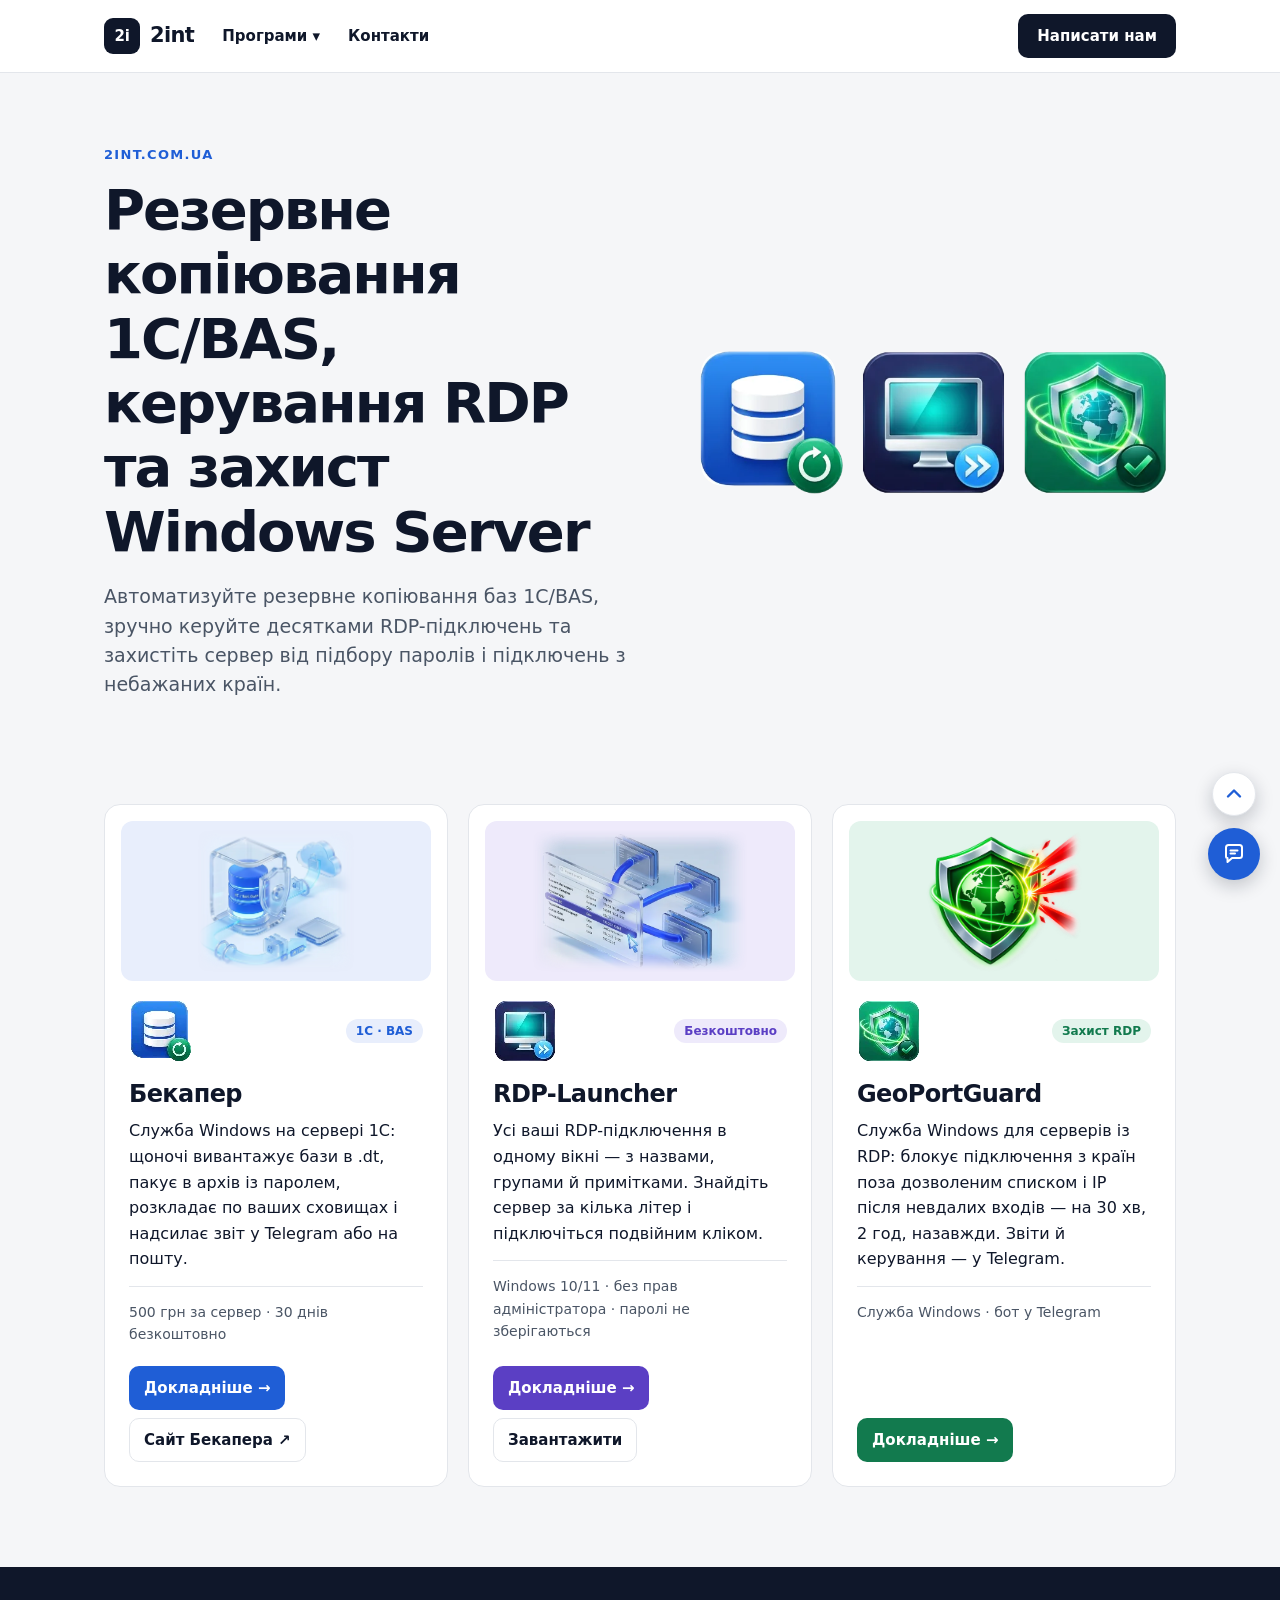
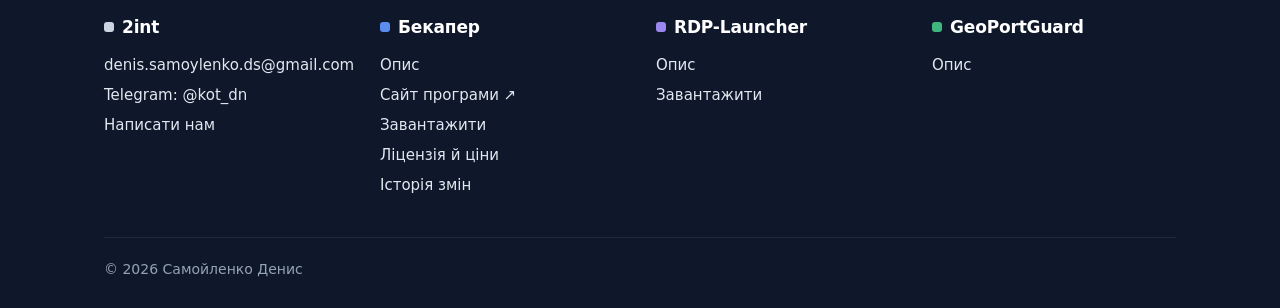
==== commit 7c8c03fc: "Update index.html" ====
--- a/index.html
+++ b/index.html
@@ -35,9 +35,9 @@
       <div class="i2-dd">
         <button class="i2-dd-btn" type="button" aria-expanded="false" aria-controls="i2-dd-programs">Програми ▾</button>
         <div class="i2-dd-panel" id="i2-dd-programs">
-          <a class="i2-dd-item theme-backup1c" href="https://2int.com.ua/backup1c/"><span class="i2-ico sm logo"><picture><source type="image/webp" srcset="/assets/img/2int/icon-backup1c-40.webp 1x, /assets/img/2int/icon-backup1c-80.webp 2x"><img src="./index.html_files/icon-backup1c-40.png" srcset="/assets/img/2int/icon-backup1c-80.png 2x" alt="" width="40" height="40"></picture></span><span><span class="i2-dd-name">Бекапер</span><span class="i2-dd-text">Резервні копії баз 1С і BAS за розкладом, звіти в Telegram</span></span></a>
-          <a class="i2-dd-item theme-rdp" href="https://2int.com.ua/rdp-launcher/"><span class="i2-ico sm logo"><picture><source type="image/webp" srcset="/assets/img/2int/icon-rdp-launcher-40.webp 1x, /assets/img/2int/icon-rdp-launcher-80.webp 2x"><img src="./index.html_files/icon-rdp-launcher-40.png" srcset="/assets/img/2int/icon-rdp-launcher-80.png 2x" alt="" width="40" height="40"></picture></span><span><span class="i2-dd-name">RDP-Launcher <span class="i2-tag">безкоштовно</span></span><span class="i2-dd-text">Усі RDP-підключення в одному вікні, пошук за кілька літер</span></span></a>
-          <a class="i2-dd-item theme-geo" href="https://2int.com.ua/geoportguard/"><span class="i2-ico sm logo"><picture><source type="image/webp" srcset="/assets/img/2int/icon-geoportguard-40.webp 1x, /assets/img/2int/icon-geoportguard-80.webp 2x"><img src="./index.html_files/icon-geoportguard-40.png" srcset="/assets/img/2int/icon-geoportguard-80.png 2x" alt="" width="40" height="40"></picture></span><span><span class="i2-dd-name">GeoPortGuard</span><span class="i2-dd-text">Захист RDP від підбору пароля й підключень з чужих країн, керування в Telegram</span></span></a>
+          <a class="i2-dd-item theme-backup1c" href="https://2int.com.ua/backup1c/"><span class="i2-ico sm logo"><picture><source type="image/webp" srcset="assets/img/2int/icon-backup1c-40.webp 1x, /assets/img/2int/icon-backup1c-80.webp 2x"><img src="./index.html_files/icon-backup1c-40.png" srcset="assets/img/2int/icon-backup1c-80.png 2x" alt="" width="40" height="40"></picture></span><span><span class="i2-dd-name">Бекапер</span><span class="i2-dd-text">Резервні копії баз 1С і BAS за розкладом, звіти в Telegram</span></span></a>
+          <a class="i2-dd-item theme-rdp" href="https://2int.com.ua/rdp-launcher/"><span class="i2-ico sm logo"><picture><source type="image/webp" srcset="assets/img/2int/icon-rdp-launcher-40.webp 1x, /assets/img/2int/icon-rdp-launcher-80.webp 2x"><img src="./index.html_files/icon-rdp-launcher-40.png" srcset="assets/img/2int/icon-rdp-launcher-80.png 2x" alt="" width="40" height="40"></picture></span><span><span class="i2-dd-name">RDP-Launcher <span class="i2-tag">безкоштовно</span></span><span class="i2-dd-text">Усі RDP-підключення в одному вікні, пошук за кілька літер</span></span></a>
+          <a class="i2-dd-item theme-geo" href="https://2int.com.ua/geoportguard/"><span class="i2-ico sm logo"><picture><source type="image/webp" srcset="assets/img/2int/icon-geoportguard-40.webp 1x, /assets/img/2int/icon-geoportguard-80.webp 2x"><img src="./index.html_files/icon-geoportguard-40.png" srcset="assets/img/2int/icon-geoportguard-80.png 2x" alt="" width="40" height="40"></picture></span><span><span class="i2-dd-name">GeoPortGuard</span><span class="i2-dd-text">Захист RDP від підбору пароля й підключень з чужих країн, керування в Telegram</span></span></a>
           <a class="i2-dd-all" href="https://2int.com.ua/#programy">Усі програми →</a>
         </div>
       </div>
@@ -173,4 +173,4 @@
 <script src="./index.html_files/2int.js.Без названия" defer=""></script>
 
 
-</body></html>+</body></html>
